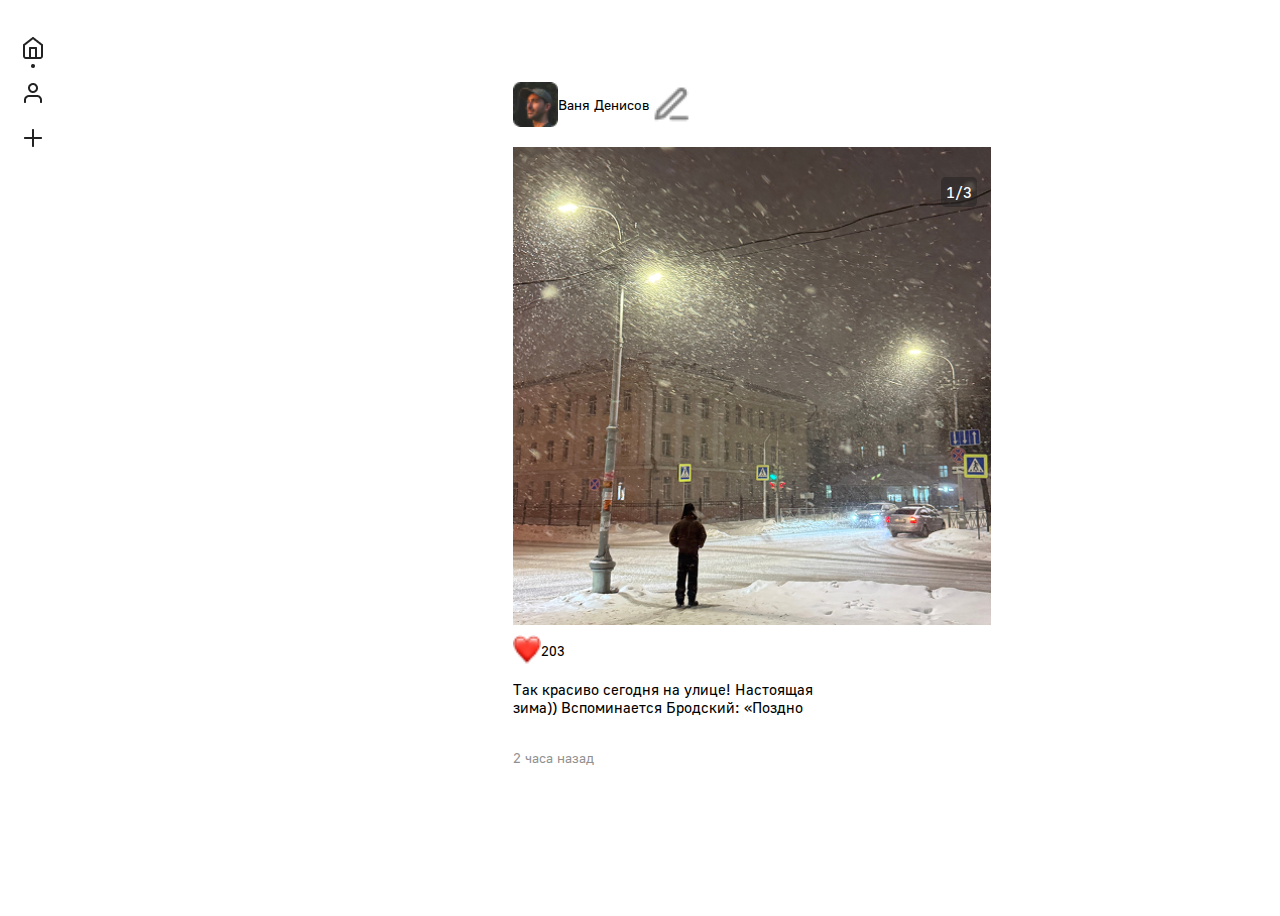
==== lab4/home/index.html @ 8ea8b6c6 "lab4 v1" ====
<!DOCTYPE html>
<html lang="en">
<head>
    <meta charset="UTF-8">
    <meta name="viewport" content="width=device-width, initial-scale=1.0">
    <link rel="stylesheet" href="styles.css">
    <title>Home</title>
</head>
<body>
    <div class="navigation">
        <img src="src/home.png" alt="Home" class="home">
        <img src="src/profile.png" alt="Profile" class="profile">
        <img src="src/plus.png" alt="Plus" class="plus">
    </div>
    <div class="wrapper">
        <div class="posts">
            <div class="post">
                <div class="userdata">
                    <img src="src/logo1.png" alt="User 1" class="logo">
                    <p class="text">Ваня Денисов</p>
                    <img src="src/edit.png" alt="Edit" class="edit">
                </div>
                <div class="contentwrapper">
                    <img src="src/content1.png" alt="Content 1" class="content">
                    <p class="count">1/3</p>
                    <!-- TODO -->
                    <!-- <img src="src/left.png" alt="" class="left">
                    <img src="src/right.png" alt="" class="right"> -->
                </div>
                <div class="likes">
                    <img src="src/like.png" alt="Like">
                    <p class="text">203</p>
                </div>
                <p class="content">
                    Так красиво сегодня на улице! 
                    Настоящая зима)) Вспоминается Бродский: «Поздно ночью, 
                    в уснувшей долине, на самом дне, в городке, 
                    занесенном снегом по ручку двери...»  
                    <span class="more"></span>
                </p>
                <p class="time">2 часа назад</p>
            </div>
        </div>
    </div>
</body>
</html>
---- lab4/home/styles.css ----
:root {
    --bg-color: white;
    --text-color: #222222;
    --edit-color: #808080;
    --help-text: rgba(34, 34, 34, 0.5);
    --count-text: rgba(34, 34, 34, 0.5);
}

@font-face {
    font-family: 'Golos UI';
    src: url('src/Golos-UI_Regular.ttf');
}

.navigation {
    display: flex;
    flex-direction: column;
    width: 40px;
    padding: 20px 5px 20px 5px;
}

.navigation img {
    cursor: pointer;
    margin-bottom: 5px;
}

body{
    height: 100vh;
    display: flex;
    flex-direction: row;
    font-family: 'Golos UI';        
}

.wrapper {
    display: flex;
    flex-direction: row;
    justify-content: center;
    width: 100%;
}

.posts {
    margin-top: 74px;
    display: flex;
    flex-direction: column;
    width: 25%;
}

.posts img {
    height: 100%;
    width: auto;
}

.post {
    display: flex;
    flex-direction: column;
    margin-bottom: 10px;
}

.userdata {
    display: flex;
    flex-direction: row;
    margin-bottom: 10px;
}

.text {
    font-size: 14px;
}

.contentwrapper {
    position: relative;
    min-height: 474px;
    min-width: 474px;
    padding: 10px 0px 10px 0px;
}

.contentwrapper .count {
    position: absolute;
    right: 10px;
    top: 40px;
    margin: 0px;
    padding: 5px;
    border-radius: 5px;
    background-color: var(--count-text);
    color: white;
}

.likes {
    display: flex;
    flex-direction: row;
    height: 30px;
    align-items: center;
}

p.content {
    max-height: 40px;
    overflow: hidden;
    font-size: 15px;
}

.time {
    color: var(--help-text);
    font-size: 14px;
}
/* TODO */
/* img.left {
    height: auto;
    width: auto;
    position: absolute;
    top: 50%;
    left: 10px;
}

img.right {
    height: auto;
    width: auto;
    position: absolute;
    top: 50%;
    right: 10   px;
} */
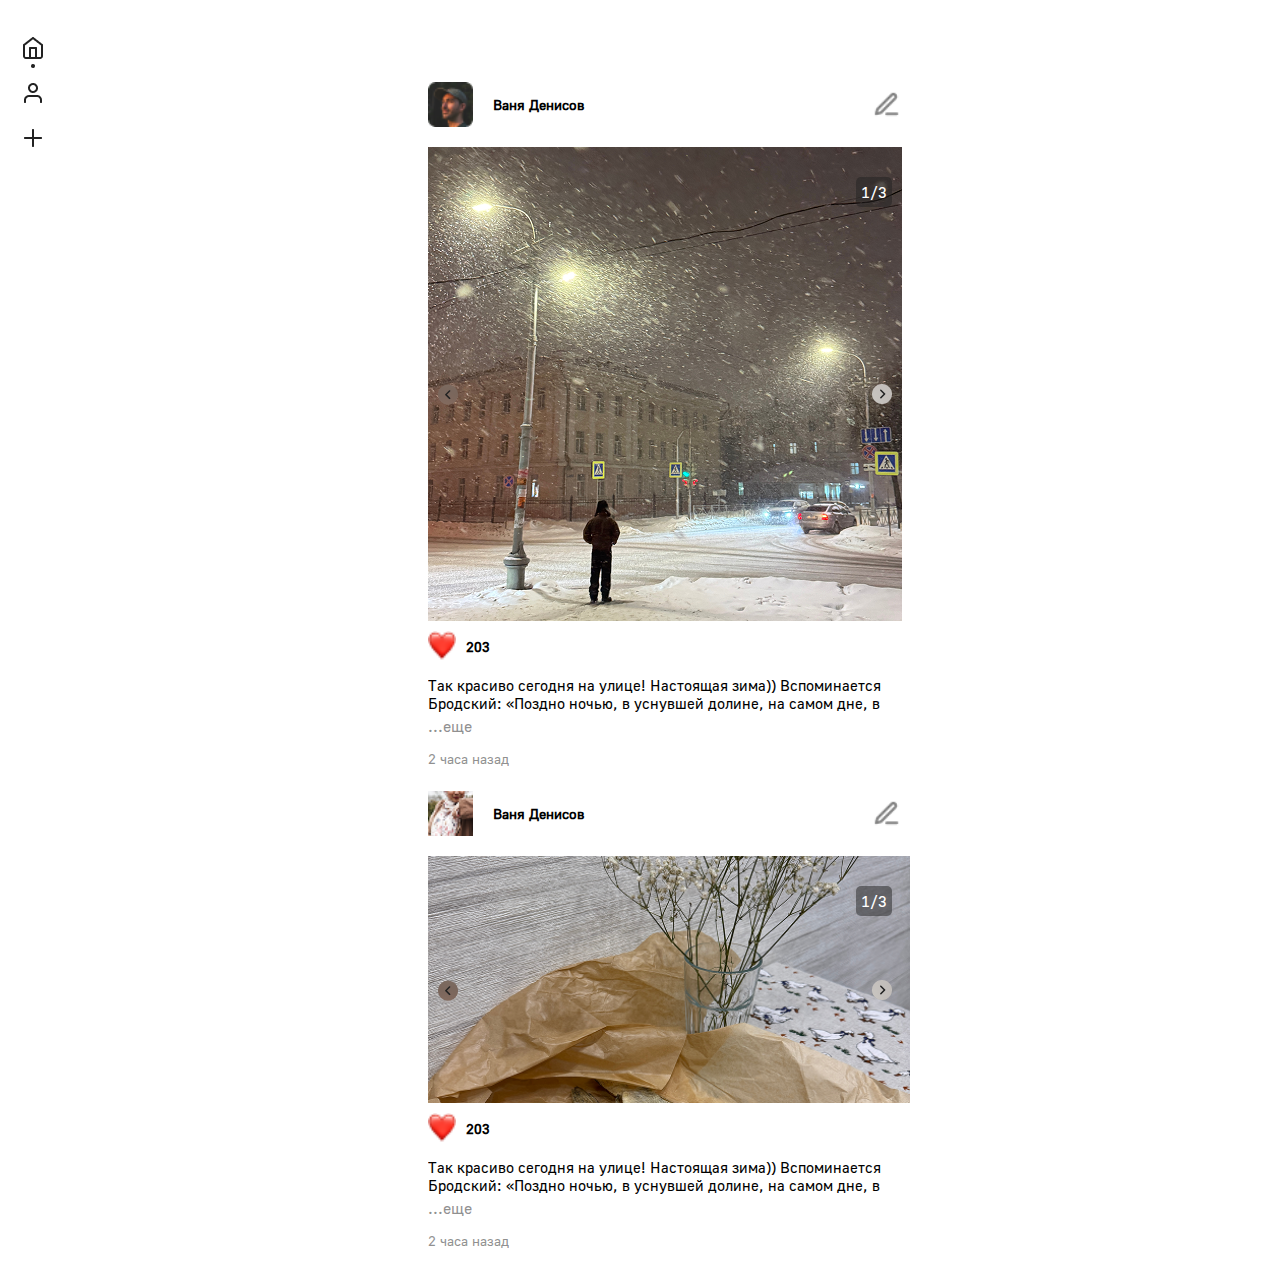
==== commit dffd0827: "final version" ====
--- a/lab4/home/index.html
+++ b/lab4/home/index.html
@@ -1,5 +1,5 @@
 <!DOCTYPE html>
-<html lang="en">
+<html lang="ru">
 <head>
     <meta charset="UTF-8">
     <meta name="viewport" content="width=device-width, initial-scale=1.0">
@@ -8,9 +8,9 @@
 </head>
 <body>
     <div class="navigation">
-        <img src="src/home.png" alt="Home" class="home">
-        <img src="src/profile.png" alt="Profile" class="profile">
-        <img src="src/plus.png" alt="Plus" class="plus">
+        <img src="src/home_active.png" alt="Home">
+        <img src="src/profile.png" alt="Profile">
+        <img src="src/plus.png" alt="Plus">
     </div>
     <div class="wrapper">
         <div class="posts">
@@ -23,9 +23,8 @@
                 <div class="contentwrapper">
                     <img src="src/content1.png" alt="Content 1" class="content">
                     <p class="count">1/3</p>
-                    <!-- TODO -->
-                    <!-- <img src="src/left.png" alt="" class="left">
-                    <img src="src/right.png" alt="" class="right"> -->
+                    <img src="src/left.png" alt="" class="left">
+                    <img src="src/right.png" alt="" class="right">
                 </div>
                 <div class="likes">
                     <img src="src/like.png" alt="Like">
@@ -36,11 +35,37 @@
                     Настоящая зима)) Вспоминается Бродский: «Поздно ночью, 
                     в уснувшей долине, на самом дне, в городке, 
                     занесенном снегом по ручку двери...»  
-                    <span class="more"></span>
                 </p>
+                <span class="more">...еще</span>
+                <p class="time">2 часа назад</p>
+            </div>
+            <div class="post">
+                <div class="userdata">
+                    <img src="src/logo2.png" alt="User 1" class="logo">
+                    <p class="text">Ваня Денисов</p>
+                    <img src="src/edit.png" alt="Edit" class="edit">
+                </div>
+                <div class="contentwrapper">
+                    <img src="src/content2.png" alt="Content 1" class="content">
+                    <p class="count">1/3</p>
+                    <img src="src/left.png" alt="" class="left">
+                    <img src="src/right.png" alt="" class="right">
+                </div>
+                <div class="likes">
+                    <img src="src/like.png" alt="Like">
+                    <p class="text">203</p>
+                </div>
+                <p class="content">
+                    Так красиво сегодня на улице! 
+                    Настоящая зима)) Вспоминается Бродский: «Поздно ночью, 
+                    в уснувшей долине, на самом дне, в городке, 
+                    занесенном снегом по ручку двери...»  
+                </p>
+                <span class="more">...еще</span>
                 <p class="time">2 часа назад</p>
             </div>
         </div>
     </div>
 </body>
-</html>+</html>
+<!-- gusarov -->--- a/lab4/home/styles.css
+++ b/lab4/home/styles.css
@@ -41,7 +41,7 @@
     margin-top: 74px;
     display: flex;
     flex-direction: column;
-    width: 25%;
+    width: 474px;
 }
 
 .posts img {
@@ -59,16 +59,38 @@
     display: flex;
     flex-direction: row;
     margin-bottom: 10px;
+    align-items: center;
+    position: relative;
+    width: 100%;
+}
+
+.userdata .logo {
+    margin-right: 20px;
+}
+
+.userdata .edit {
+    height: 70%;
+    position: absolute;
+    right: 0;
+    cursor: pointer;
+    opacity: 1;
+    transition: opacity 150ms linear;
+}
+
+.userdata .edit:hover {
+    opacity: 0.5;
 }
 
 .text {
     font-size: 14px;
+    font-family: 'Golos UI';
+    font-weight: bold;
 }
 
 .contentwrapper {
     position: relative;
-    min-height: 474px;
-    min-width: 474px;
+    max-height: 474px;
+    max-width: 474px;
     padding: 10px 0px 10px 0px;
 }
 
@@ -90,10 +112,20 @@
     align-items: center;
 }
 
+.likes img {
+    margin-right: 10px;
+}
+
 p.content {
     max-height: 40px;
     overflow: hidden;
     font-size: 15px;
+    margin-bottom: 0;
+}
+
+.more {
+    color: var(--help-text);
+    cursor: pointer;
 }
 
 .time {
@@ -101,18 +133,27 @@
     font-size: 14px;
 }
 /* TODO */
-/* img.left {
+
+img.left, img.right {
     height: auto;
     width: auto;
     position: absolute;
     top: 50%;
+    cursor: pointer;
+    opacity: 1;
+    transition: opacity 150ms linear;
+}
+
+img.left {
     left: 10px;
 }
 
 img.right {
-    height: auto;
-    width: auto;
-    position: absolute;
-    top: 50%;
-    right: 10   px;
-} */+    right: 10px;
+    opacity: 1;
+}
+
+img.left:hover, img.right:hover {
+    opacity: 0.5;
+    transition: opacity 150ms linear;
+}